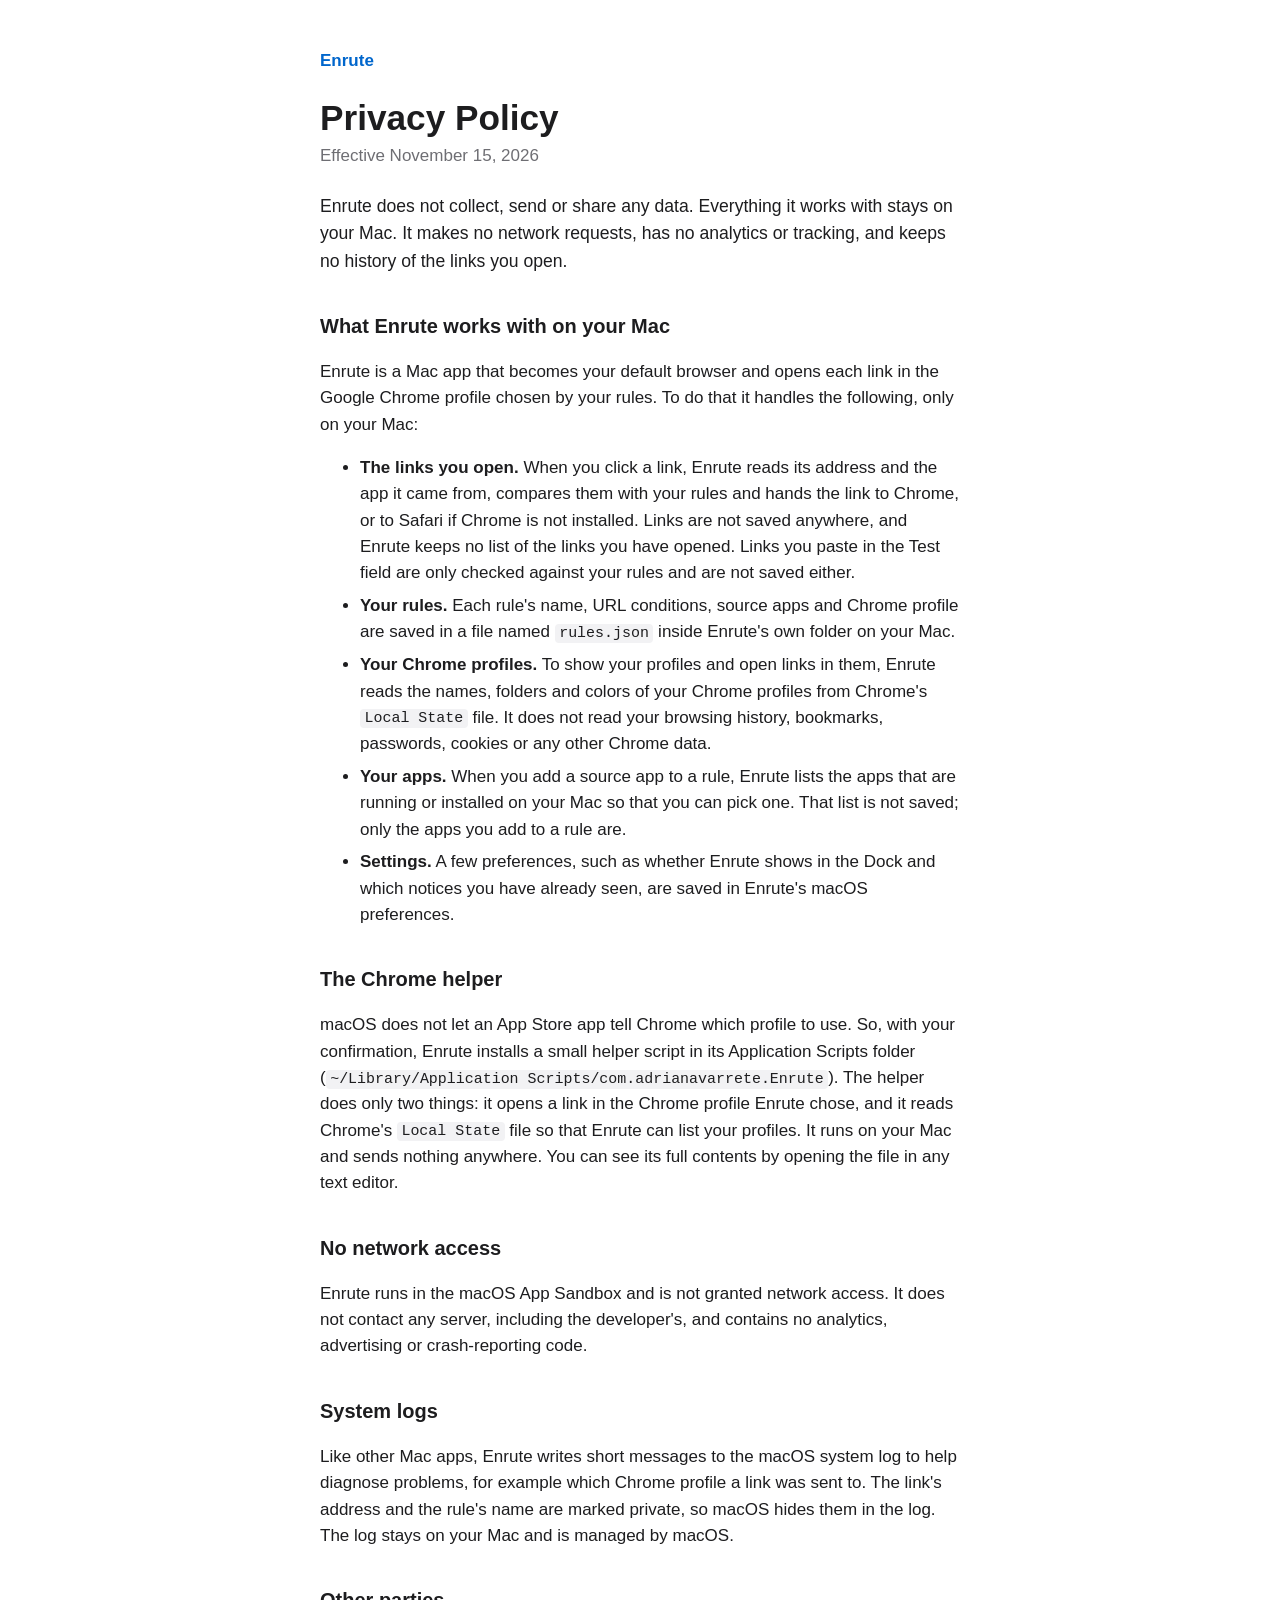
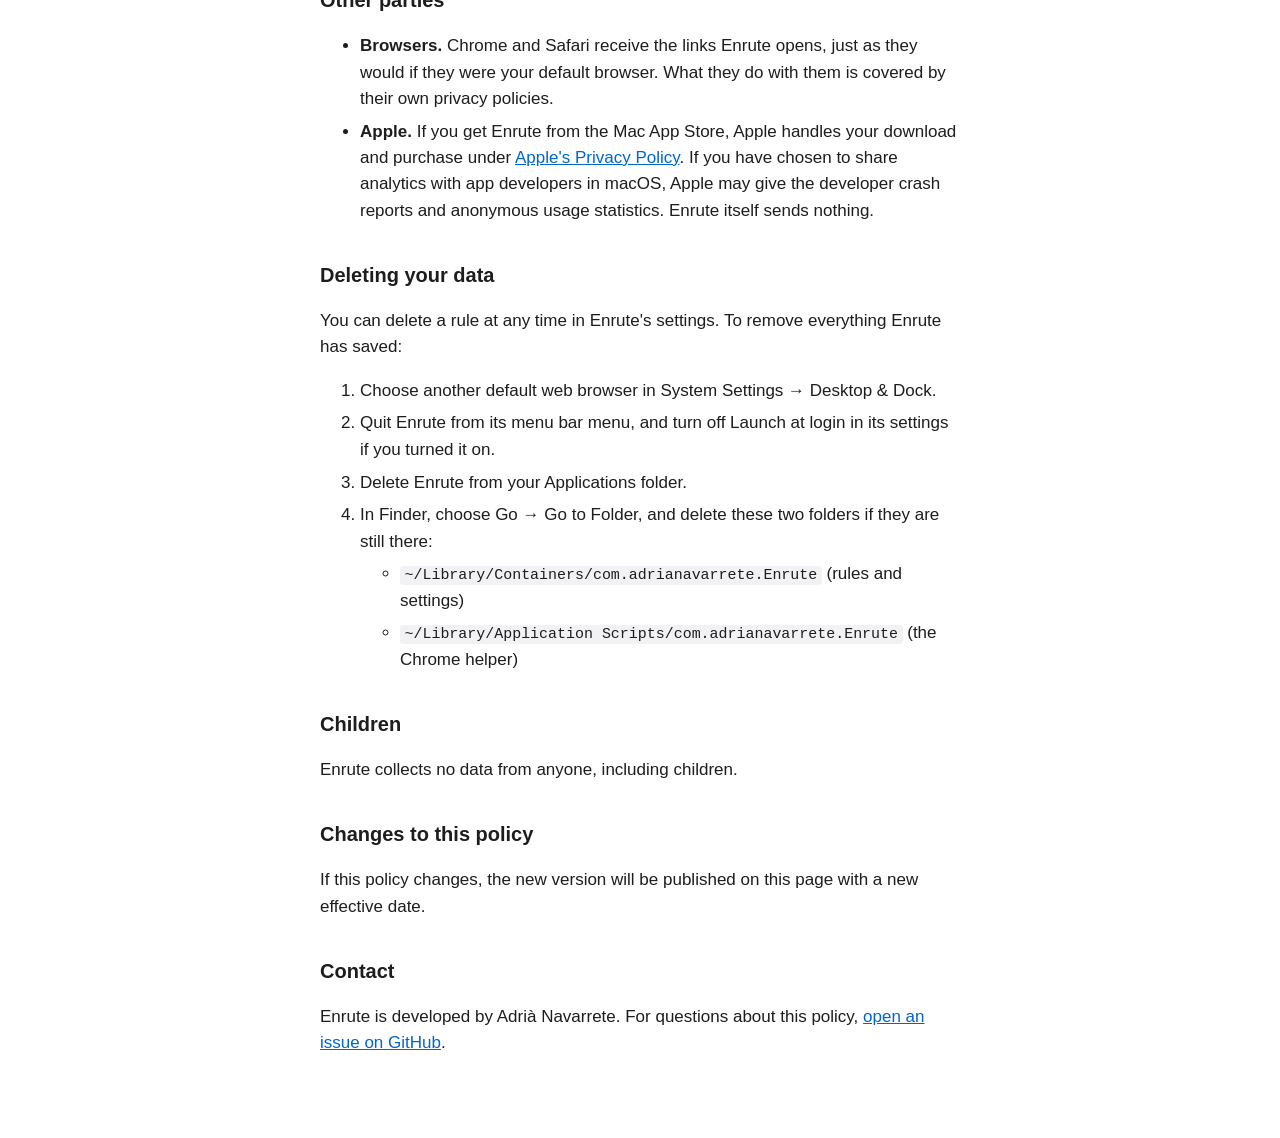
==== privacy/index.html @ 0289395a "Publish the Enrute privacy policy Co-Authored-By: Claude Opus 5.5 <noreply@anthropic.com>" ====
<!doctype html>
<html lang="en">
<head>
<meta charset="utf-8">
<meta name="viewport" content="width=device-width, initial-scale=1">
<title>Enrute Privacy Policy</title>
<meta name="description" content="Enrute routes your links on your Mac. It collects nothing, makes no network requests and keeps no history.">
<link rel="stylesheet" href="../style.css">
</head>
<body>
<main>
<p class="back"><a href="../">Enrute</a></p>
<h1>Privacy Policy</h1>
<p class="meta">Effective November 15, 2026</p>

<p class="summary">Enrute does not collect, send or share any data. Everything it works with stays on your Mac. It makes no network requests, has no analytics or tracking, and keeps no history of the links you open.</p>

<h2>What Enrute works with on your Mac</h2>
<p>Enrute is a Mac app that becomes your default browser and opens each link in the Google Chrome profile chosen by your rules. To do that it handles the following, only on your Mac:</p>
<ul>
<li><strong>The links you open.</strong> When you click a link, Enrute reads its address and the app it came from, compares them with your rules and hands the link to Chrome, or to Safari if Chrome is not installed. Links are not saved anywhere, and Enrute keeps no list of the links you have opened. Links you paste in the Test field are only checked against your rules and are not saved either.</li>
<li><strong>Your rules.</strong> Each rule's name, URL conditions, source apps and Chrome profile are saved in a file named <code>rules.json</code> inside Enrute's own folder on your Mac.</li>
<li><strong>Your Chrome profiles.</strong> To show your profiles and open links in them, Enrute reads the names, folders and colors of your Chrome profiles from Chrome's <code>Local State</code> file. It does not read your browsing history, bookmarks, passwords, cookies or any other Chrome data.</li>
<li><strong>Your apps.</strong> When you add a source app to a rule, Enrute lists the apps that are running or installed on your Mac so that you can pick one. That list is not saved; only the apps you add to a rule are.</li>
<li><strong>Settings.</strong> A few preferences, such as whether Enrute shows in the Dock and which notices you have already seen, are saved in Enrute's macOS preferences.</li>
</ul>

<h2>The Chrome helper</h2>
<p>macOS does not let an App Store app tell Chrome which profile to use. So, with your confirmation, Enrute installs a small helper script in its Application Scripts folder (<code>~/Library/Application Scripts/com.adrianavarrete.Enrute</code>). The helper does only two things: it opens a link in the Chrome profile Enrute chose, and it reads Chrome's <code>Local State</code> file so that Enrute can list your profiles. It runs on your Mac and sends nothing anywhere. You can see its full contents by opening the file in any text editor.</p>

<h2>No network access</h2>
<p>Enrute runs in the macOS App Sandbox and is not granted network access. It does not contact any server, including the developer's, and contains no analytics, advertising or crash-reporting code.</p>

<h2>System logs</h2>
<p>Like other Mac apps, Enrute writes short messages to the macOS system log to help diagnose problems, for example which Chrome profile a link was sent to. The link's address and the rule's name are marked private, so macOS hides them in the log. The log stays on your Mac and is managed by macOS.</p>

<h2>Other parties</h2>
<ul>
<li><strong>Browsers.</strong> Chrome and Safari receive the links Enrute opens, just as they would if they were your default browser. What they do with them is covered by their own privacy policies.</li>
<li><strong>Apple.</strong> If you get Enrute from the Mac App Store, Apple handles your download and purchase under <a href="https://www.apple.com/legal/privacy/">Apple's Privacy Policy</a>. If you have chosen to share analytics with app developers in macOS, Apple may give the developer crash reports and anonymous usage statistics. Enrute itself sends nothing.</li>
</ul>

<h2>Deleting your data</h2>
<p>You can delete a rule at any time in Enrute's settings. To remove everything Enrute has saved:</p>
<ol>
<li>Choose another default web browser in System Settings → Desktop &amp; Dock.</li>
<li>Quit Enrute from its menu bar menu, and turn off Launch at login in its settings if you turned it on.</li>
<li>Delete Enrute from your Applications folder.</li>
<li>In Finder, choose Go → Go to Folder, and delete these two folders if they are still there:
<ul>
<li><code>~/Library/Containers/com.adrianavarrete.Enrute</code> (rules and settings)</li>
<li><code>~/Library/Application Scripts/com.adrianavarrete.Enrute</code> (the Chrome helper)</li>
</ul>
</li>
</ol>

<h2>Children</h2>
<p>Enrute collects no data from anyone, including children.</p>

<h2>Changes to this policy</h2>
<p>If this policy changes, the new version will be published on this page with a new effective date.</p>

<h2>Contact</h2>
<p>Enrute is developed by Adrià Navarrete. For questions about this policy, <a href="https://github.com/adrianavarrete/enrute-site/issues">open an issue on GitHub</a>.</p>
</main>
</body>
</html>
---- style.css ----
:root {
  color-scheme: light dark;
  --text: #1d1d1f;
  --muted: #6e6e73;
  --bg: #ffffff;
  --accent: #0066cc;
  --code-bg: #f2f2f4;
}

@media (prefers-color-scheme: dark) {
  :root {
    --text: #f5f5f7;
    --muted: #a1a1a6;
    --bg: #1c1c1e;
    --accent: #4da3ff;
    --code-bg: #2c2c2e;
  }
}

* { box-sizing: border-box; }

body {
  margin: 0;
  background: var(--bg);
  color: var(--text);
  font: 17px/1.55 -apple-system, BlinkMacSystemFont, "Helvetica Neue", Helvetica, Arial, sans-serif;
}

main {
  max-width: 42rem;
  margin: 0 auto;
  padding: 3rem 1rem 4rem;
}

h1 { font-size: 2.2rem; line-height: 1.15; margin: 0 0 0.25rem; }
h2 { font-size: 1.25rem; margin: 2.25rem 0 0.5rem; }

a { color: var(--accent); }

.back { margin: 0 0 1.5rem; font-weight: 600; }
.back a { text-decoration: none; }
.meta { color: var(--muted); margin: 0 0 1.5rem; }
.summary { font-size: 1.1rem; }

li { margin: 0.4rem 0; }

code {
  font: 0.88em ui-monospace, SFMono-Regular, Menlo, monospace;
  background: var(--code-bg);
  padding: 0.1em 0.3em;
  border-radius: 4px;
  overflow-wrap: anywhere;
}
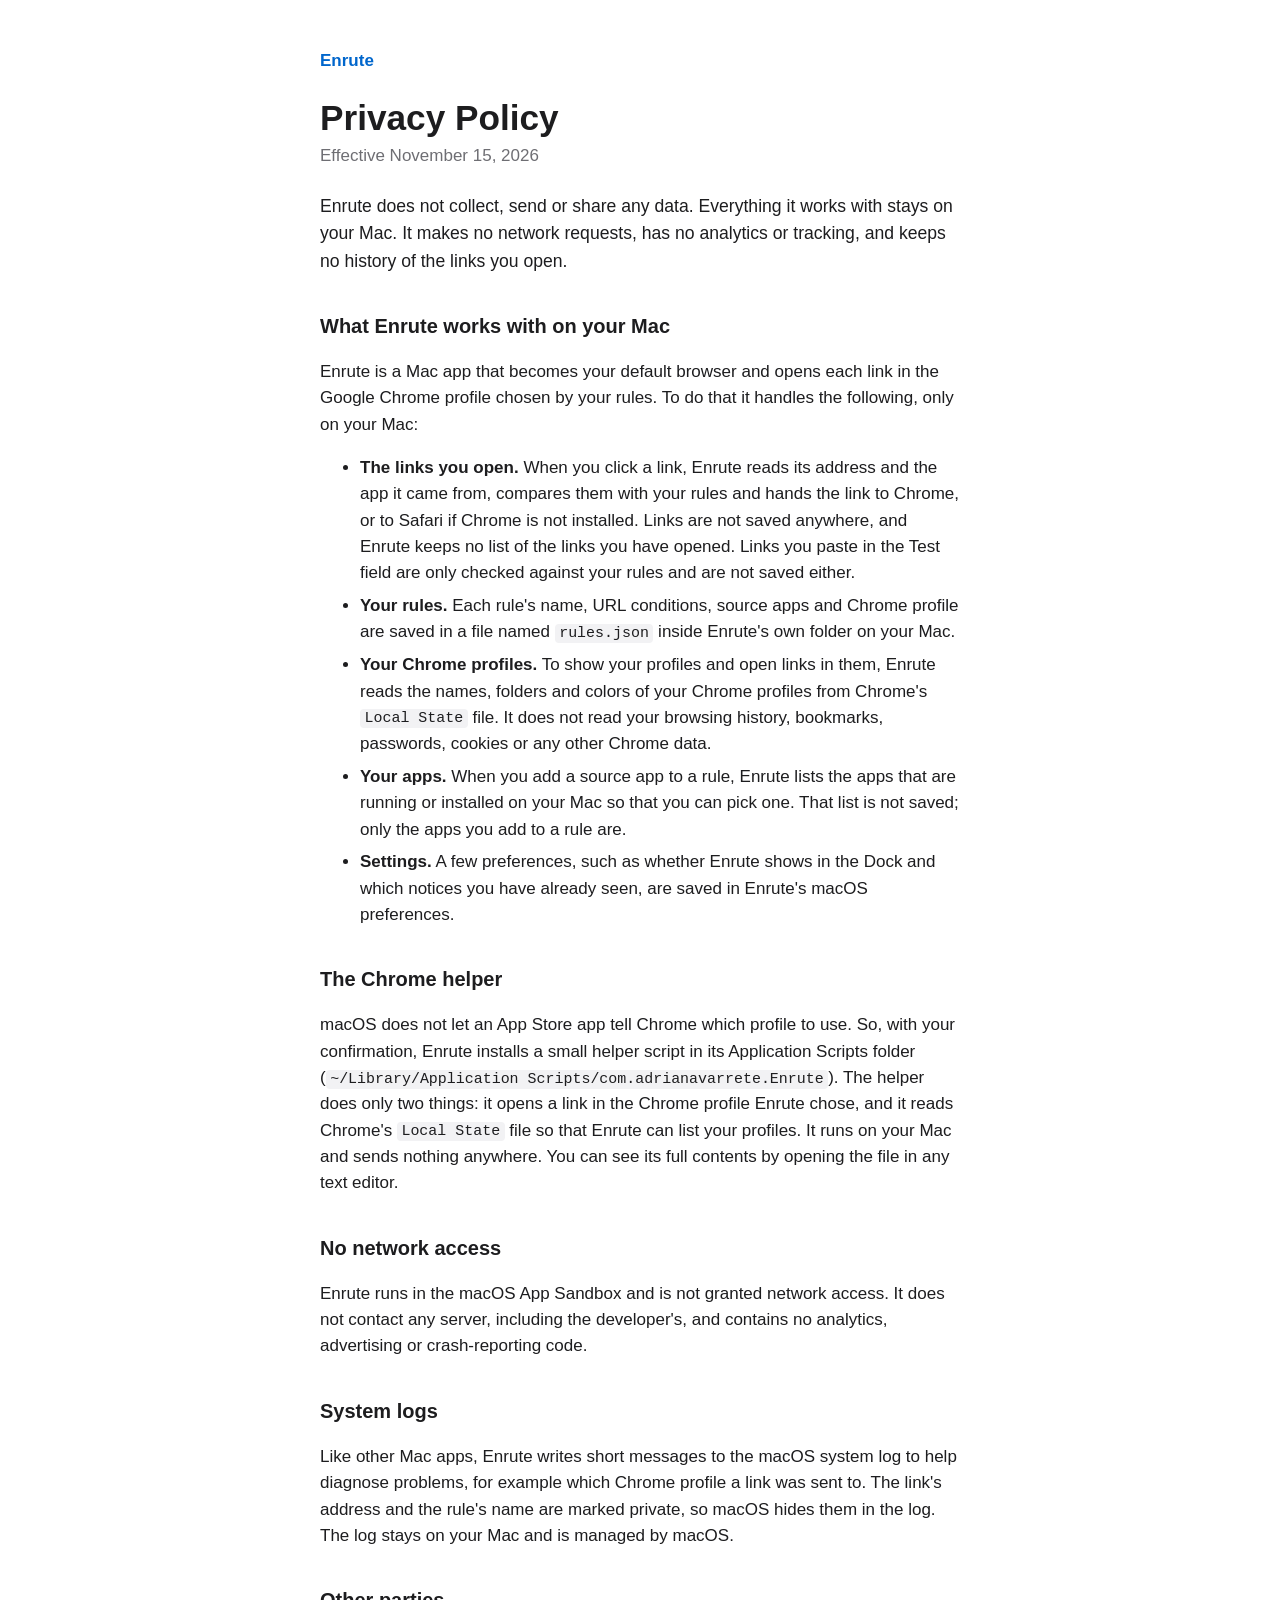
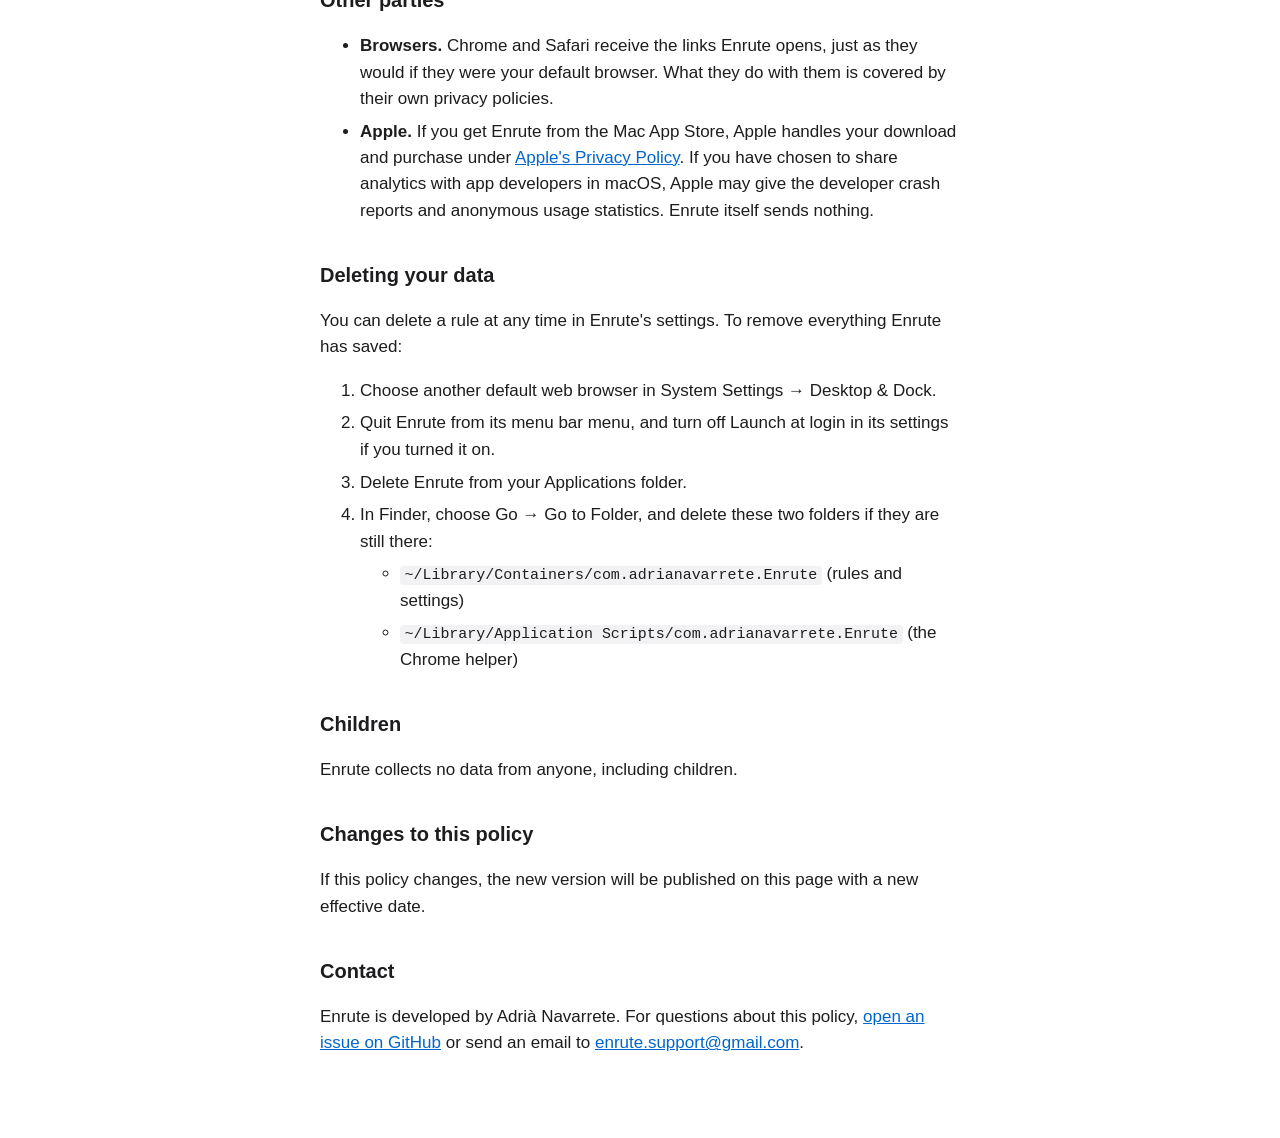
==== commit 9ccecb22: "Add the support email to the privacy policy contact Co-Authored-By: Claude Opus 5.5 <noreply@anthrop" ====
--- a/privacy/index.html
+++ b/privacy/index.html
@@ -61,7 +61,7 @@
 <p>If this policy changes, the new version will be published on this page with a new effective date.</p>
 
 <h2>Contact</h2>
-<p>Enrute is developed by Adrià Navarrete. For questions about this policy, <a href="https://github.com/adrianavarrete/enrute-site/issues">open an issue on GitHub</a>.</p>
+<p>Enrute is developed by Adrià Navarrete. For questions about this policy, <a href="https://github.com/adrianavarrete/enrute-site/issues">open an issue on GitHub</a> or send an email to <a href="mailto:enrute.support@gmail.com">enrute.support@gmail.com</a>.</p>
 </main>
 </body>
 </html>
